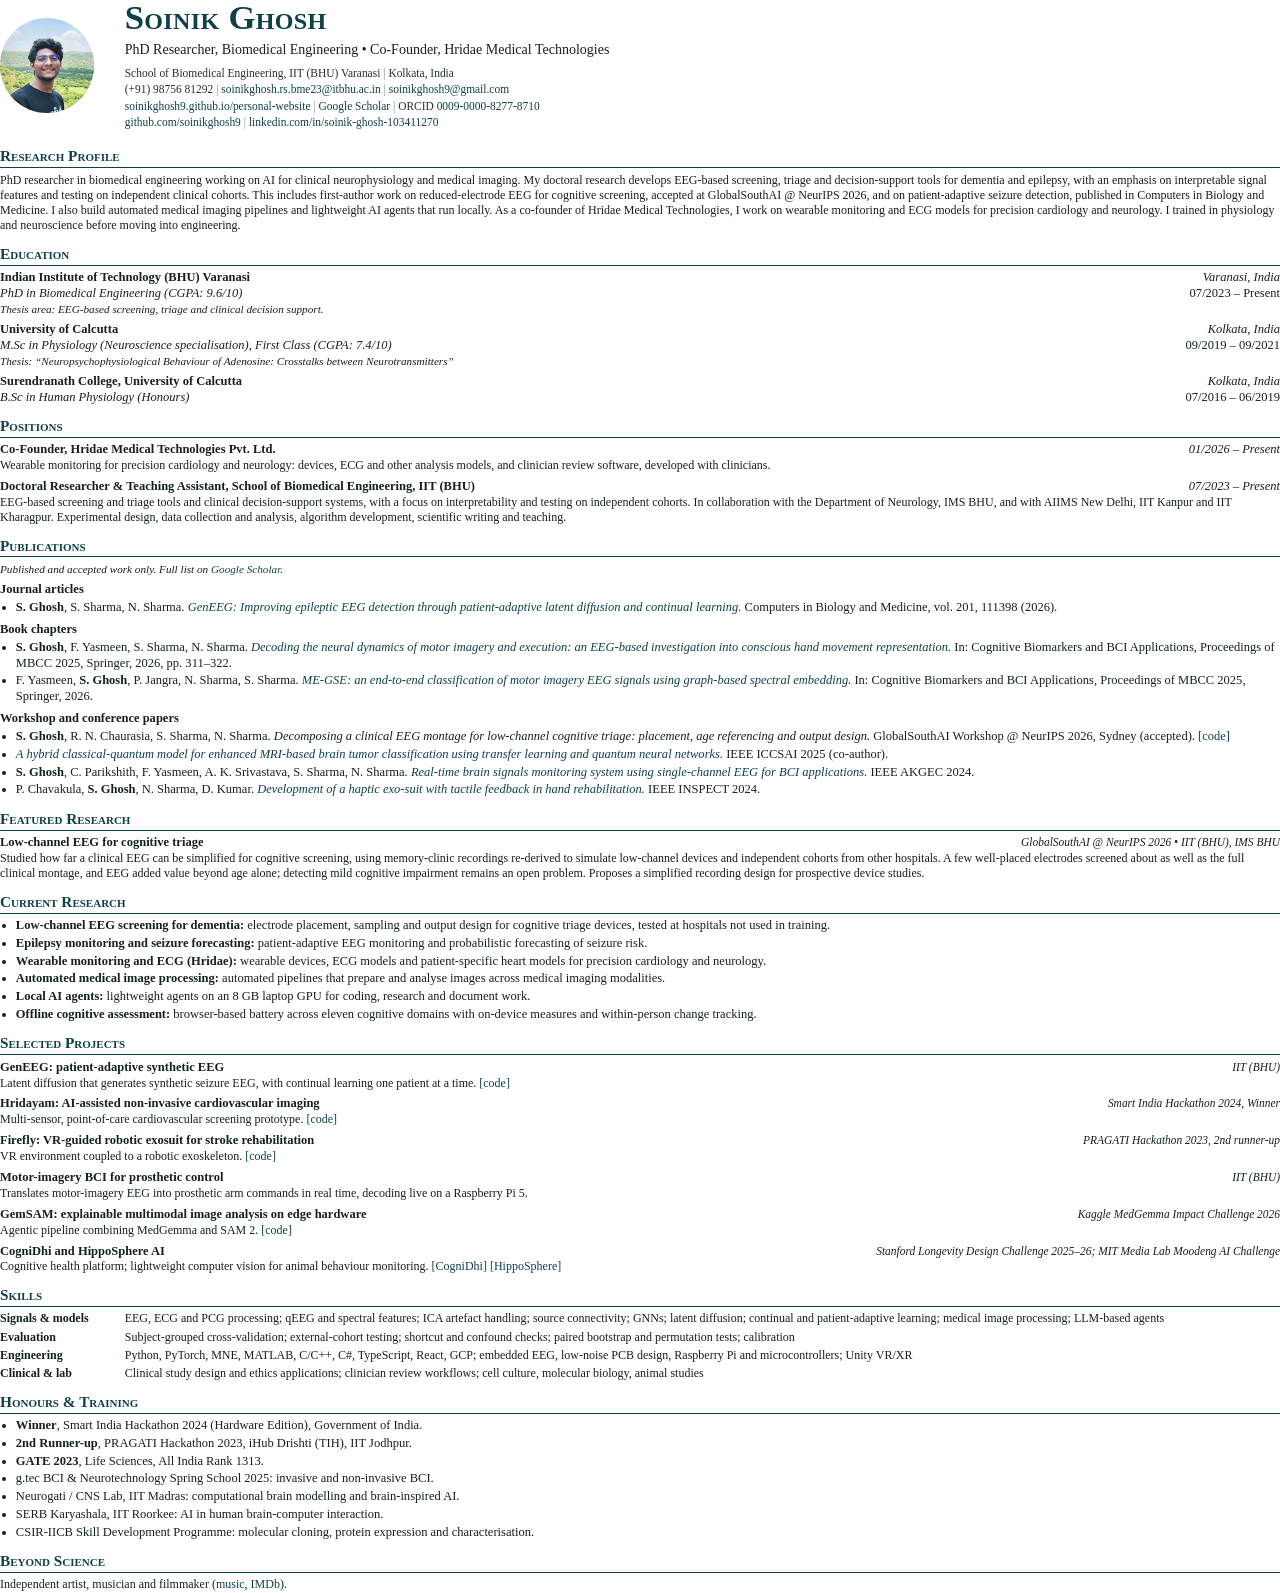
==== cv-print/cv.html @ 13a2e2b6 "Update profile, CV and site content Use the Co-Founder title for Hridae and add ECG work. Tighten th" ====
<!DOCTYPE html>
<html lang="en">
<head>
<meta charset="UTF-8" />
<title>Soinik Ghosh, Curriculum Vitae</title>
<style>
  @page { size: A4; margin: 12.7mm 12.7mm 12mm; }
  :root { --accent: #0F4048; --muted: #50606A; --rule: #0F4048; }
  * { box-sizing: border-box; margin: 0; padding: 0; }
  body { font-family: 'Palatino Linotype', 'Book Antiqua', Palatino, serif; font-size: 9.4pt; line-height: 1.27; color: #15201f; }
  a { color: var(--accent); text-decoration: none; }
  header { display: grid; grid-template-columns: 27mm 1fr; gap: 6mm; align-items: center; margin-bottom: 4mm; }
  header img { width: 25mm; height: 25mm; border-radius: 50%; object-fit: cover; }
  h1 { font-size: 26pt; font-variant: small-caps; color: var(--accent); letter-spacing: .01em; line-height: 1; margin-bottom: 1.6mm; }
  .role { font-size: 10.5pt; margin-bottom: 1.6mm; }
  .contact { font-size: 8.6pt; color: #26302f; line-height: 1.45; }
  .contact span + span::before { content: ' | '; color: #8a9696; }
  h2 { font-size: 11.5pt; font-variant: small-caps; color: var(--accent); border-bottom: .6pt solid var(--rule); margin: 2.7mm 0 1.2mm; padding-bottom: .4mm; break-after: avoid; }
  p { margin: 0; }
  .row { display: flex; justify-content: space-between; gap: 4mm; }
  .entry { margin-bottom: 1.5mm; break-inside: avoid; }
  .entry .row b { font-weight: 700; }
  .entry .row i { white-space: nowrap; }
  .note { font-size: 8.4pt; font-style: italic; }
  .desc { font-size: 9pt; }
  ul { padding-left: 4.2mm; }
  li { margin: .5mm 0; }
  h3 { font-size: 9.4pt; margin: 1.6mm 0 .4mm; }
  .skills { display: grid; grid-template-columns: 30mm 1fr; gap: .8mm 3mm; font-size: 9pt; }
  .small { font-size: 8.6pt; }
</style>
</head>
<body>
<header>
  <img src="profile-photo.jpeg" alt="" />
  <div>
    <h1>Soinik Ghosh</h1>
    <p class="role">PhD Researcher, Biomedical Engineering &bull; Co-Founder, Hridae Medical Technologies</p>
    <p class="contact">
      <span>School of Biomedical Engineering, IIT (BHU) Varanasi</span><span>Kolkata, India</span><br />
      <span>(+91) 98756 81292</span><span><a href="mailto:soinikghosh.rs.bme23@itbhu.ac.in">soinikghosh.rs.bme23@itbhu.ac.in</a></span><span><a href="mailto:soinikghosh9@gmail.com">soinikghosh9@gmail.com</a></span><br />
      <span><a href="https://soinikghosh9.github.io/personal-website/">soinikghosh9.github.io/personal-website</a></span><span><a href="https://scholar.google.com/citations?user=l9U73kcAAAAJ&amp;hl=en">Google Scholar</a></span><span>ORCID <a href="https://orcid.org/0009-0000-8277-8710">0009-0000-8277-8710</a></span><br />
      <span><a href="https://github.com/soinikghosh9">github.com/soinikghosh9</a></span><span><a href="https://www.linkedin.com/in/soinik-ghosh-103411270">linkedin.com/in/soinik-ghosh-103411270</a></span>
    </p>
  </div>
</header>

<h2>Research Profile</h2>
<p class="desc">PhD researcher in biomedical engineering working on AI for clinical neurophysiology and medical imaging. My doctoral research develops EEG-based screening, triage and decision-support tools for dementia and epilepsy, with an emphasis on interpretable signal features and testing on independent clinical cohorts. This includes first-author work on reduced-electrode EEG for cognitive screening, accepted at GlobalSouthAI @ NeurIPS 2026, and on patient-adaptive seizure detection, published in Computers in Biology and Medicine. I also build automated medical imaging pipelines and lightweight AI agents that run locally. As a co-founder of Hridae Medical Technologies, I work on wearable monitoring and ECG models for precision cardiology and neurology. I trained in physiology and neuroscience before moving into engineering.</p>

<h2>Education</h2>
<div class="entry">
  <div class="row"><b>Indian Institute of Technology (BHU) Varanasi</b><i>Varanasi, India</i></div>
  <div class="row"><i>PhD in Biomedical Engineering (CGPA: 9.6/10)</i><span>07/2023 – Present</span></div>
  <p class="note">Thesis area: EEG-based screening, triage and clinical decision support.</p>
</div>
<div class="entry">
  <div class="row"><b>University of Calcutta</b><i>Kolkata, India</i></div>
  <div class="row"><i>M.Sc in Physiology (Neuroscience specialisation), First Class (CGPA: 7.4/10)</i><span>09/2019 – 09/2021</span></div>
  <p class="note">Thesis: “Neuropsychophysiological Behaviour of Adenosine: Crosstalks between Neurotransmitters”</p>
</div>
<div class="entry">
  <div class="row"><b>Surendranath College, University of Calcutta</b><i>Kolkata, India</i></div>
  <div class="row"><i>B.Sc in Human Physiology (Honours)</i><span>07/2016 – 06/2019</span></div>
</div>

<h2>Positions</h2>
<div class="entry">
  <div class="row"><b>Co-Founder, Hridae Medical Technologies Pvt. Ltd.</b><i>01/2026 – Present</i></div>
  <p class="desc">Wearable monitoring for precision cardiology and neurology: devices, ECG and other analysis models, and clinician review software, developed with clinicians.</p>
</div>
<div class="entry">
  <div class="row"><b>Doctoral Researcher &amp; Teaching Assistant, School of Biomedical Engineering, IIT (BHU)</b><i>07/2023 – Present</i></div>
  <p class="desc">EEG-based screening and triage tools and clinical decision-support systems, with a focus on interpretability and testing on independent cohorts. In collaboration with the Department of Neurology, IMS BHU, and with AIIMS New Delhi, IIT Kanpur and IIT Kharagpur. Experimental design, data collection and analysis, algorithm development, scientific writing and teaching.</p>
</div>

<h2>Publications</h2>
<p class="note">Published and accepted work only. Full list on <a href="https://scholar.google.com/citations?user=l9U73kcAAAAJ&amp;hl=en">Google Scholar</a>.</p>
<h3>Journal articles</h3>
<ul>
  <li><b>S. Ghosh</b>, S. Sharma, N. Sharma. <a href="https://doi.org/10.1016/j.compbiomed.2025.111398"><i>GenEEG: Improving epileptic EEG detection through patient-adaptive latent diffusion and continual learning.</i></a> Computers in Biology and Medicine, vol. 201, 111398 (2026).</li>
</ul>
<h3>Book chapters</h3>
<ul>
  <li><b>S. Ghosh</b>, F. Yasmeen, S. Sharma, N. Sharma. <a href="https://doi.org/10.1007/978-3-032-20634-3_28"><i>Decoding the neural dynamics of motor imagery and execution: an EEG-based investigation into conscious hand movement representation.</i></a> In: Cognitive Biomarkers and BCI Applications, Proceedings of MBCC 2025, Springer, 2026, pp. 311–322.</li>
  <li>F. Yasmeen, <b>S. Ghosh</b>, P. Jangra, N. Sharma, S. Sharma. <a href="https://doi.org/10.1007/978-3-032-20634-3_21"><i>ME-GSE: an end-to-end classification of motor imagery EEG signals using graph-based spectral embedding.</i></a> In: Cognitive Biomarkers and BCI Applications, Proceedings of MBCC 2025, Springer, 2026.</li>
</ul>

<h3>Workshop and conference papers</h3>
<ul>
  <li><b>S. Ghosh</b>, R. N. Chaurasia, S. Sharma, N. Sharma. <i>Decomposing a clinical EEG montage for low-channel cognitive triage: placement, age referencing and output design.</i> GlobalSouthAI Workshop @ NeurIPS 2026, Sydney (accepted). <a href="https://github.com/soinikghosh9/lowchannel-eeg-triage">[code]</a></li>
  <li><a href="https://doi.org/10.1109/ICCSAI64074.2025.11064720"><i>A hybrid classical-quantum model for enhanced MRI-based brain tumor classification using transfer learning and quantum neural networks.</i></a> IEEE ICCSAI 2025 (co-author).</li>
  <li><b>S. Ghosh</b>, C. Parikshith, F. Yasmeen, A. K. Srivastava, S. Sharma, N. Sharma. <a href="https://doi.org/10.1109/AKGEC62572.2024.10868917"><i>Real-time brain signals monitoring system using single-channel EEG for BCI applications.</i></a> IEEE AKGEC 2024.</li>
  <li>P. Chavakula, <b>S. Ghosh</b>, N. Sharma, D. Kumar. <a href="https://doi.org/10.1109/INSPECT63485.2024.10896072"><i>Development of a haptic exo-suit with tactile feedback in hand rehabilitation.</i></a> IEEE INSPECT 2024.</li>
</ul>

<h2>Featured Research</h2>
<div class="entry">
  <div class="row"><b>Low-channel EEG for cognitive triage</b><i class="small">GlobalSouthAI @ NeurIPS 2026 &bull; IIT (BHU), IMS BHU</i></div>
  <p class="desc">Studied how far a clinical EEG can be simplified for cognitive screening, using memory-clinic recordings re-derived to simulate low-channel devices and independent cohorts from other hospitals. A few well-placed electrodes screened about as well as the full clinical montage, and EEG added value beyond age alone; detecting mild cognitive impairment remains an open problem. Proposes a simplified recording design for prospective device studies.</p>
</div>

<h2>Current Research</h2>
<ul>
  <li><b>Low-channel EEG screening for dementia:</b> electrode placement, sampling and output design for cognitive triage devices, tested at hospitals not used in training.</li>
  <li><b>Epilepsy monitoring and seizure forecasting:</b> patient-adaptive EEG monitoring and probabilistic forecasting of seizure risk.</li>
  <li><b>Wearable monitoring and ECG (Hridae):</b> wearable devices, ECG models and patient-specific heart models for precision cardiology and neurology.</li>
  <li><b>Automated medical image processing:</b> automated pipelines that prepare and analyse images across medical imaging modalities.</li>
  <li><b>Local AI agents:</b> lightweight agents on an 8 GB laptop GPU for coding, research and document work.</li>
  <li><b>Offline cognitive assessment:</b> browser-based battery across eleven cognitive domains with on-device measures and within-person change tracking.</li>
</ul>

<h2>Selected Projects</h2>
<div class="entry"><div class="row"><b>GenEEG: patient-adaptive synthetic EEG</b><i class="small">IIT (BHU)</i></div>
  <p class="desc">Latent diffusion that generates synthetic seizure EEG, with continual learning one patient at a time. <a href="https://github.com/soinikghosh9/GenEEG">[code]</a></p></div>
<div class="entry"><div class="row"><b>Hridayam: AI-assisted non-invasive cardiovascular imaging</b><i class="small">Smart India Hackathon 2024, Winner</i></div>
  <p class="desc">Multi-sensor, point-of-care cardiovascular screening prototype. <a href="https://github.com/soinikghosh9/Hridayam">[code]</a></p></div>
<div class="entry"><div class="row"><b>Firefly: VR-guided robotic exosuit for stroke rehabilitation</b><i class="small">PRAGATI Hackathon 2023, 2nd runner-up</i></div>
  <p class="desc">VR environment coupled to a robotic exoskeleton. <a href="https://github.com/soinikghosh9/Firefly">[code]</a></p></div>
<div class="entry"><div class="row"><b>Motor-imagery BCI for prosthetic control</b><i class="small">IIT (BHU)</i></div>
  <p class="desc">Translates motor-imagery EEG into prosthetic arm commands in real time, decoding live on a Raspberry Pi 5.</p></div>
<div class="entry"><div class="row"><b>GemSAM: explainable multimodal image analysis on edge hardware</b><i class="small">Kaggle MedGemma Impact Challenge 2026</i></div>
  <p class="desc">Agentic pipeline combining MedGemma and SAM 2. <a href="https://github.com/soinikghosh9/GemSAM">[code]</a></p></div>
<div class="entry"><div class="row"><b>CogniDhi and HippoSphere AI</b><i class="small">Stanford Longevity Design Challenge 2025–26; MIT Media Lab Moodeng AI Challenge</i></div>
  <p class="desc">Cognitive health platform; lightweight computer vision for animal behaviour monitoring. <a href="https://cogni-dhi.vercel.app/">[CogniDhi]</a> <a href="https://github.com/soinikghosh9/hipposphere-ai">[HippoSphere]</a></p></div>

<h2>Skills</h2>
<div class="skills">
  <b>Signals &amp; models</b><span>EEG, ECG and PCG processing; qEEG and spectral features; ICA artefact handling; source connectivity; GNNs; latent diffusion; continual and patient-adaptive learning; medical image processing; LLM-based agents</span>
  <b>Evaluation</b><span>Subject-grouped cross-validation; external-cohort testing; shortcut and confound checks; paired bootstrap and permutation tests; calibration</span>
  <b>Engineering</b><span>Python, PyTorch, MNE, MATLAB, C/C++, C#, TypeScript, React, GCP; embedded EEG, low-noise PCB design, Raspberry Pi and microcontrollers; Unity VR/XR</span>
  <b>Clinical &amp; lab</b><span>Clinical study design and ethics applications; clinician review workflows; cell culture, molecular biology, animal studies</span>
</div>

<h2>Honours &amp; Training</h2>
<ul>
  <li><b>Winner</b>, Smart India Hackathon 2024 (Hardware Edition), Government of India.</li>
  <li><b>2nd Runner-up</b>, PRAGATI Hackathon 2023, iHub Drishti (TIH), IIT Jodhpur.</li>
  <li><b>GATE 2023</b>, Life Sciences, All India Rank 1313.</li>
  <li>g.tec BCI &amp; Neurotechnology Spring School 2025: invasive and non-invasive BCI.</li>
  <li>Neurogati / CNS Lab, IIT Madras: computational brain modelling and brain-inspired AI.</li>
  <li>SERB Karyashala, IIT Roorkee: AI in human brain-computer interaction.</li>
  <li>CSIR-IICB Skill Development Programme: molecular cloning, protein expression and characterisation.</li>
</ul>

<h2>Beyond Science</h2>
<p class="desc">Independent artist, musician and filmmaker (<a href="https://open.spotify.com/artist/3VprLdYpRRnk0ymHHozFOb/">music</a>, <a href="https://www.imdb.com/name/nm14161356/">IMDb</a>).</p>
</body>
</html>
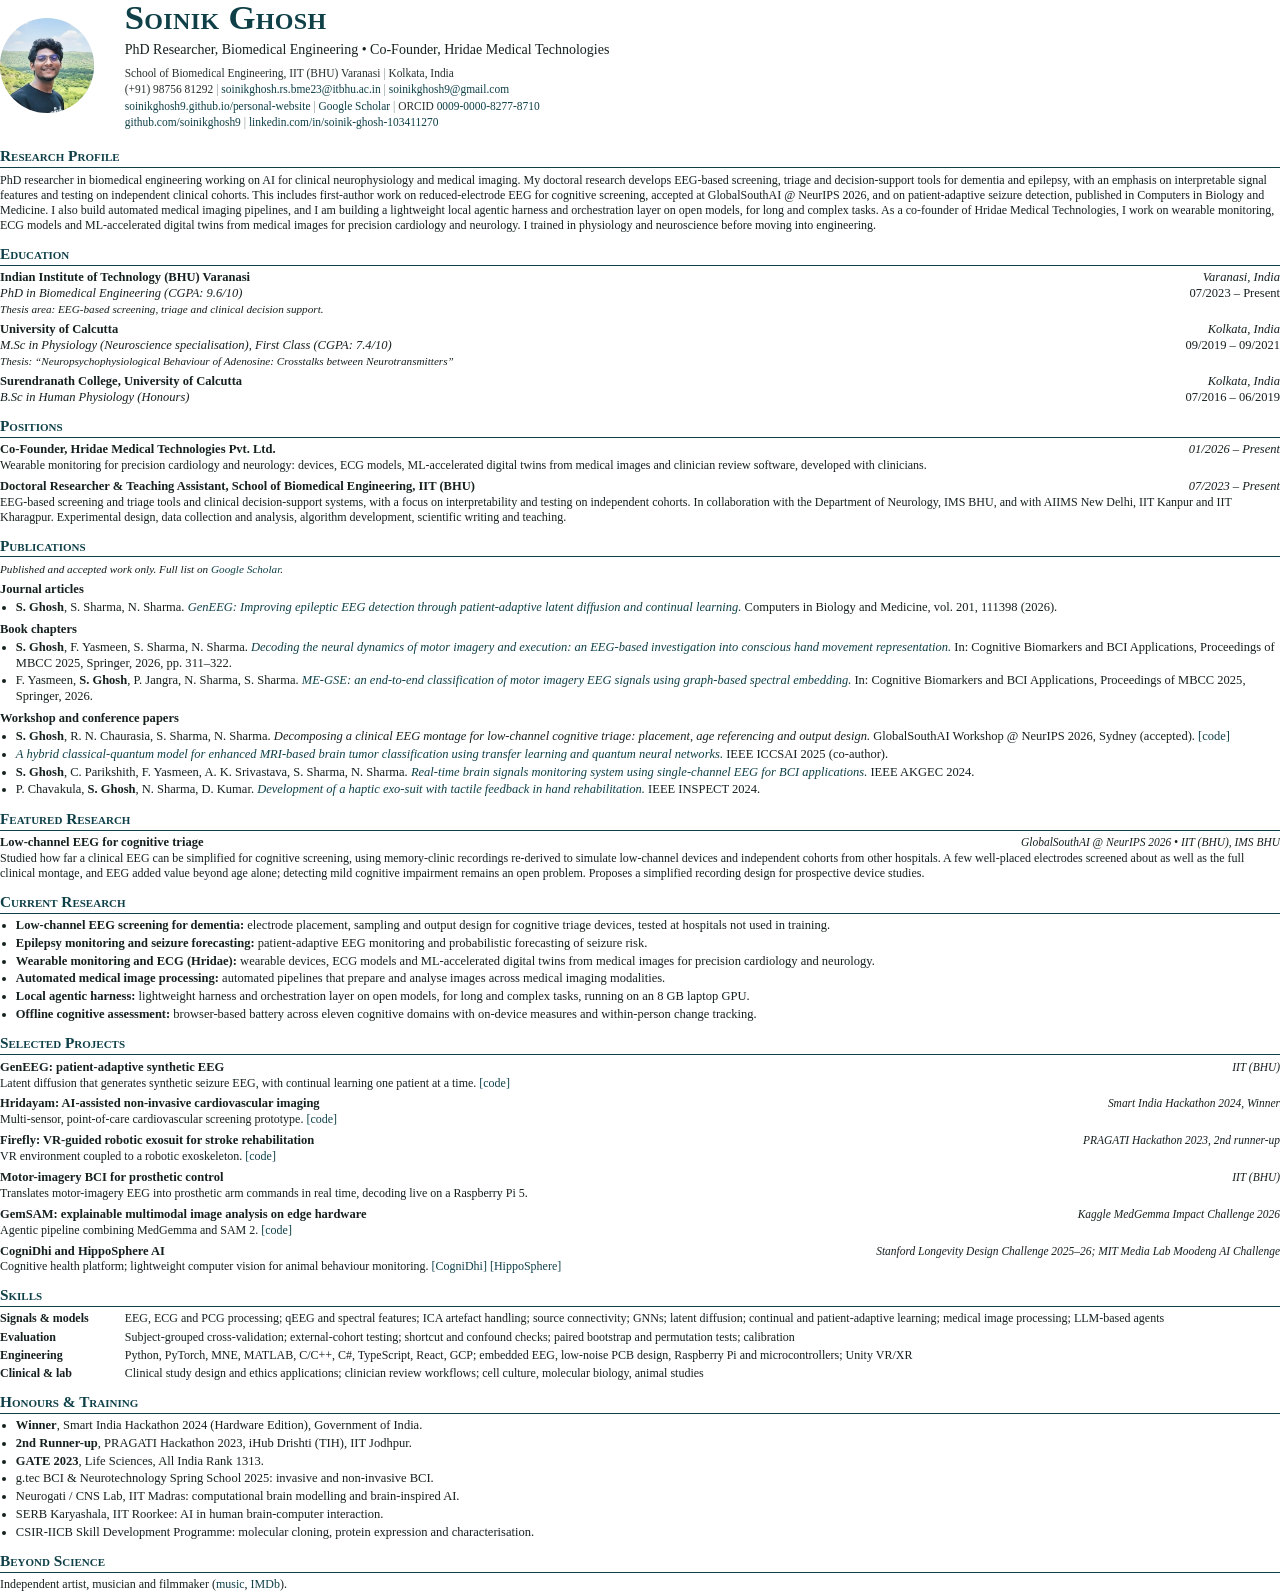
==== commit ccec3409: "Add digital twins and agentic harness to profile and CV Co-Authored-By: Claude Opus 5.5 <noreply@ant" ====
--- a/cv-print/cv.html
+++ b/cv-print/cv.html
@@ -46,7 +46,7 @@
 </header>
 
 <h2>Research Profile</h2>
-<p class="desc">PhD researcher in biomedical engineering working on AI for clinical neurophysiology and medical imaging. My doctoral research develops EEG-based screening, triage and decision-support tools for dementia and epilepsy, with an emphasis on interpretable signal features and testing on independent clinical cohorts. This includes first-author work on reduced-electrode EEG for cognitive screening, accepted at GlobalSouthAI @ NeurIPS 2026, and on patient-adaptive seizure detection, published in Computers in Biology and Medicine. I also build automated medical imaging pipelines and lightweight AI agents that run locally. As a co-founder of Hridae Medical Technologies, I work on wearable monitoring and ECG models for precision cardiology and neurology. I trained in physiology and neuroscience before moving into engineering.</p>
+<p class="desc">PhD researcher in biomedical engineering working on AI for clinical neurophysiology and medical imaging. My doctoral research develops EEG-based screening, triage and decision-support tools for dementia and epilepsy, with an emphasis on interpretable signal features and testing on independent clinical cohorts. This includes first-author work on reduced-electrode EEG for cognitive screening, accepted at GlobalSouthAI @ NeurIPS 2026, and on patient-adaptive seizure detection, published in Computers in Biology and Medicine. I also build automated medical imaging pipelines, and I am building a lightweight local agentic harness and orchestration layer on open models, for long and complex tasks. As a co-founder of Hridae Medical Technologies, I work on wearable monitoring, ECG models and ML-accelerated digital twins from medical images for precision cardiology and neurology. I trained in physiology and neuroscience before moving into engineering.</p>
 
 <h2>Education</h2>
 <div class="entry">
@@ -67,7 +67,7 @@
 <h2>Positions</h2>
 <div class="entry">
   <div class="row"><b>Co-Founder, Hridae Medical Technologies Pvt. Ltd.</b><i>01/2026 – Present</i></div>
-  <p class="desc">Wearable monitoring for precision cardiology and neurology: devices, ECG and other analysis models, and clinician review software, developed with clinicians.</p>
+  <p class="desc">Wearable monitoring for precision cardiology and neurology: devices, ECG models, ML-accelerated digital twins from medical images and clinician review software, developed with clinicians.</p>
 </div>
 <div class="entry">
   <div class="row"><b>Doctoral Researcher &amp; Teaching Assistant, School of Biomedical Engineering, IIT (BHU)</b><i>07/2023 – Present</i></div>
@@ -104,9 +104,9 @@
 <ul>
   <li><b>Low-channel EEG screening for dementia:</b> electrode placement, sampling and output design for cognitive triage devices, tested at hospitals not used in training.</li>
   <li><b>Epilepsy monitoring and seizure forecasting:</b> patient-adaptive EEG monitoring and probabilistic forecasting of seizure risk.</li>
-  <li><b>Wearable monitoring and ECG (Hridae):</b> wearable devices, ECG models and patient-specific heart models for precision cardiology and neurology.</li>
+  <li><b>Wearable monitoring and ECG (Hridae):</b> wearable devices, ECG models and ML-accelerated digital twins from medical images for precision cardiology and neurology.</li>
   <li><b>Automated medical image processing:</b> automated pipelines that prepare and analyse images across medical imaging modalities.</li>
-  <li><b>Local AI agents:</b> lightweight agents on an 8 GB laptop GPU for coding, research and document work.</li>
+  <li><b>Local agentic harness:</b> lightweight harness and orchestration layer on open models, for long and complex tasks, running on an 8 GB laptop GPU.</li>
   <li><b>Offline cognitive assessment:</b> browser-based battery across eleven cognitive domains with on-device measures and within-person change tracking.</li>
 </ul>
 
